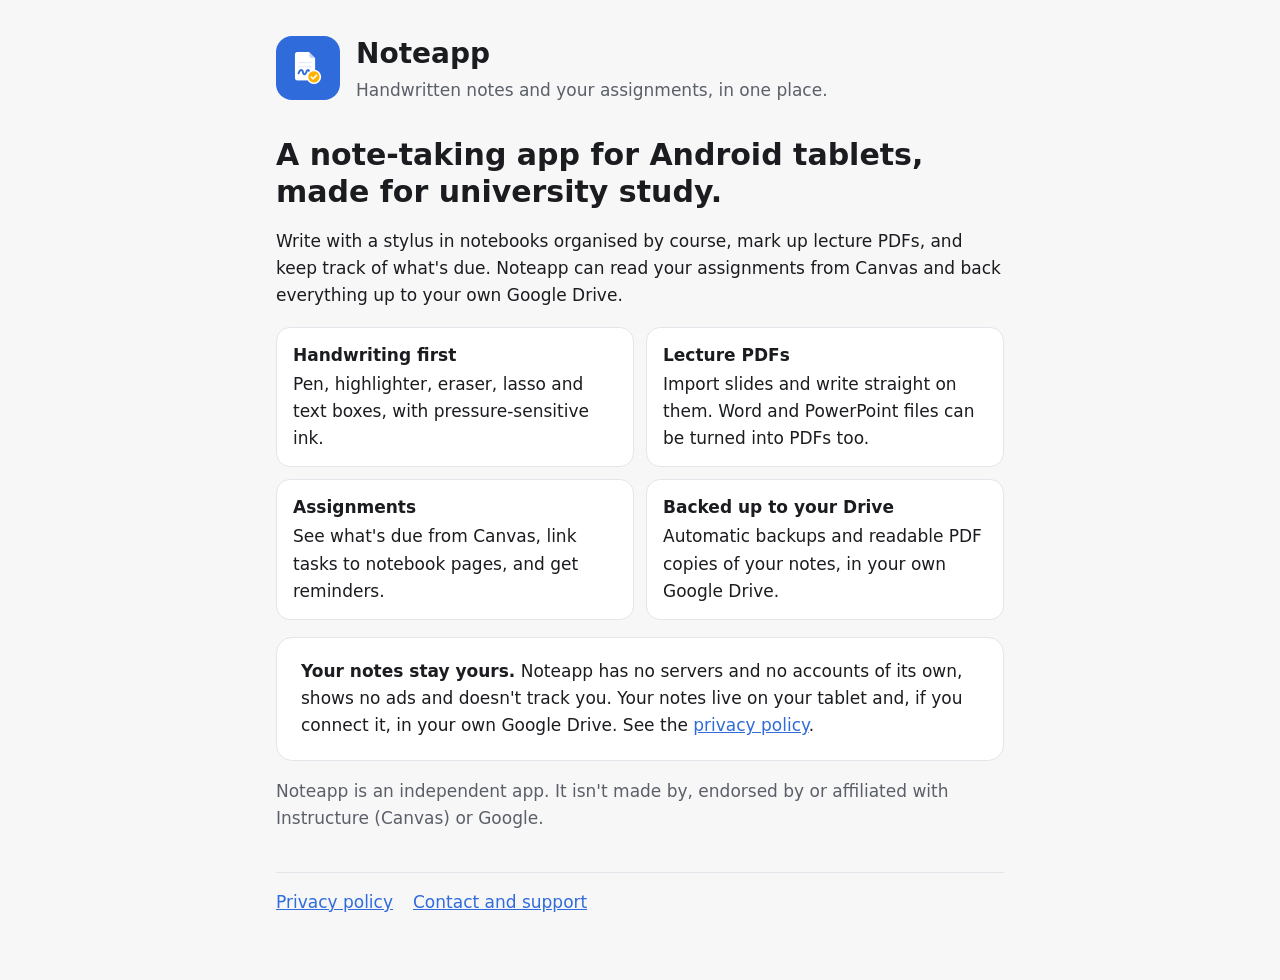
==== site/index.html @ cf9758a6 "App icon (page, handwriting and a task tick); homepage and privacy policy for publishing Google sign" ====
<!doctype html>
<html lang="en">
<head>
  <meta charset="utf-8">
  <meta name="viewport" content="width=device-width, initial-scale=1">
  <title>Noteapp</title>
  <meta name="description" content="Noteapp: handwritten notes and your course assignments, together on your Android tablet.">
  <link rel="icon" type="image/png" href="favicon.png">
  <link rel="stylesheet" href="style.css">
</head>
<body>
<main>
  <header>
    <img src="logo-512.png" alt="Noteapp logo">
    <div>
      <p class="name">Noteapp</p>
      <p class="tag">Handwritten notes and your assignments, in one place.</p>
    </div>
  </header>

  <h1>A note-taking app for Android tablets, made for university study.</h1>
  <p>
    Write with a stylus in notebooks organised by course, mark up lecture PDFs, and keep track of
    what's due. Noteapp can read your assignments from Canvas and back everything up to your own
    Google Drive.
  </p>

  <ul class="features">
    <li><strong>Handwriting first</strong>Pen, highlighter, eraser, lasso and text boxes, with pressure-sensitive ink.</li>
    <li><strong>Lecture PDFs</strong>Import slides and write straight on them. Word and PowerPoint files can be turned into PDFs too.</li>
    <li><strong>Assignments</strong>See what's due from Canvas, link tasks to notebook pages, and get reminders.</li>
    <li><strong>Backed up to your Drive</strong>Automatic backups and readable PDF copies of your notes, in your own Google Drive.</li>
  </ul>

  <div class="card">
    <strong>Your notes stay yours.</strong>
    Noteapp has no servers and no accounts of its own, shows no ads and doesn't track you.
    Your notes live on your tablet and, if you connect it, in your own Google Drive.
    See the <a href="privacy.html">privacy policy</a>.
  </div>

  <p class="muted">
    Noteapp is an independent app. It isn't made by, endorsed by or affiliated with Instructure (Canvas) or Google.
  </p>

  <nav>
    <a href="privacy.html">Privacy policy</a>
    <a href="https://github.com/nzfrankwu/Noteapp/issues">Contact and support</a>
  </nav>
</main>
</body>
</html>
---- site/style.css ----
:root {
  --bg: #f7f7f8;
  --surface: #ffffff;
  --text: #1b1c1f;
  --muted: #5b5f68;
  --accent: #2f6bdb;
  --accent-soft: #dce6ff;
  --border: #e3e5ea;
}
@media (prefers-color-scheme: dark) {
  :root {
    --bg: #131417;
    --surface: #1c1d21;
    --text: #e8e9ec;
    --muted: #a3a7b0;
    --accent: #a9c4ff;
    --accent-soft: #1e3a6e;
    --border: #2c2e34;
  }
}
* { box-sizing: border-box; }
body {
  margin: 0;
  background: var(--bg);
  color: var(--text);
  font: 17px/1.6 system-ui, -apple-system, "Segoe UI", Roboto, sans-serif;
}
main { max-width: 760px; margin: 0 auto; padding: 32px 16px 64px; }
header { display: flex; align-items: center; gap: 16px; margin-bottom: 8px; }
header img { width: 64px; height: 64px; border-radius: 16px; }
header .name { font-size: 28px; font-weight: 650; margin: 0; }
header .tag { margin: 0; color: var(--muted); }
h1 { font-size: 30px; line-height: 1.25; margin: 32px 0 8px; }
h2 { font-size: 21px; margin: 36px 0 8px; }
p, li { color: var(--text); }
.muted { color: var(--muted); }
a { color: var(--accent); }
.card {
  background: var(--surface);
  border: 1px solid var(--border);
  border-radius: 16px;
  padding: 20px 24px;
  margin: 16px 0;
}
.features { display: grid; grid-template-columns: repeat(auto-fit, minmax(280px, 1fr)); gap: 12px; padding: 0; list-style: none; }
.features li { background: var(--surface); border: 1px solid var(--border); border-radius: 14px; padding: 14px 16px; }
.features strong { display: block; margin-bottom: 2px; }
nav { margin-top: 40px; padding-top: 16px; border-top: 1px solid var(--border); display: flex; gap: 20px; flex-wrap: wrap; }
code { background: var(--accent-soft); padding: 1px 6px; border-radius: 6px; font-size: 0.92em; }
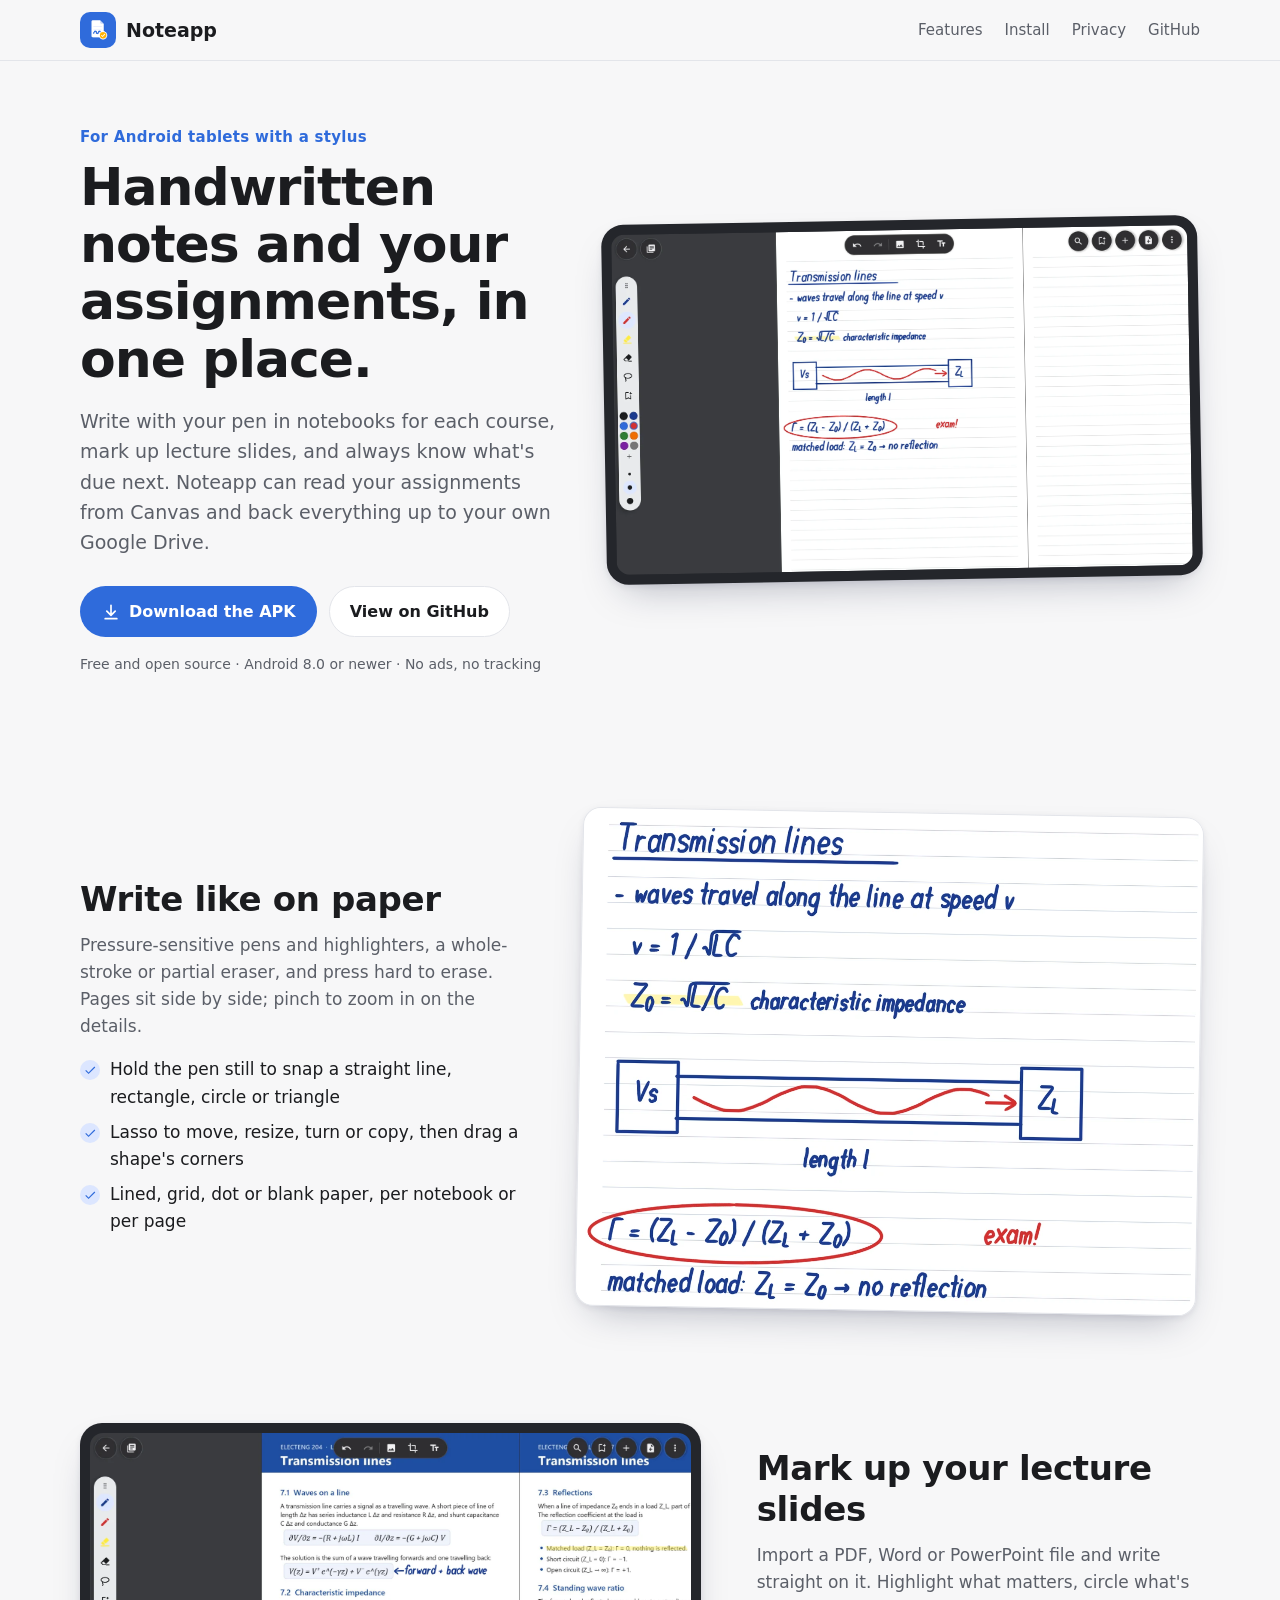
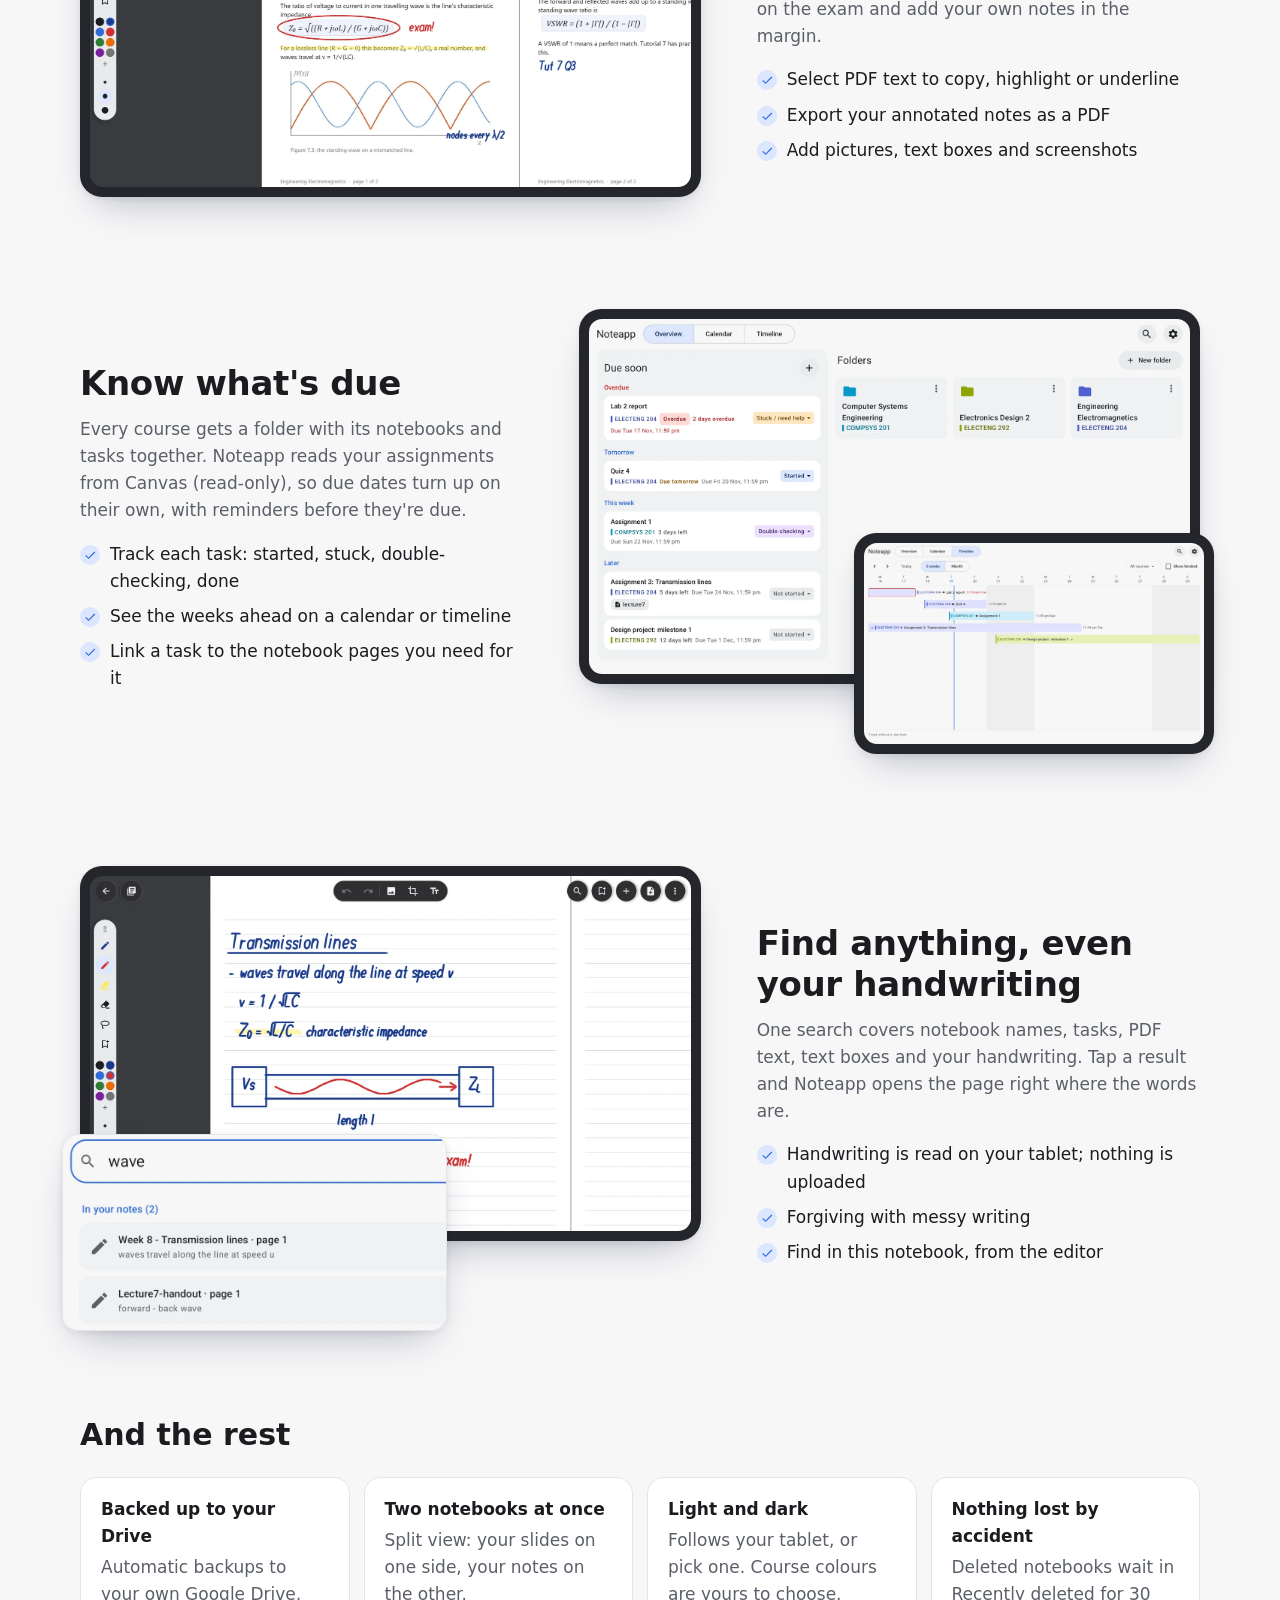
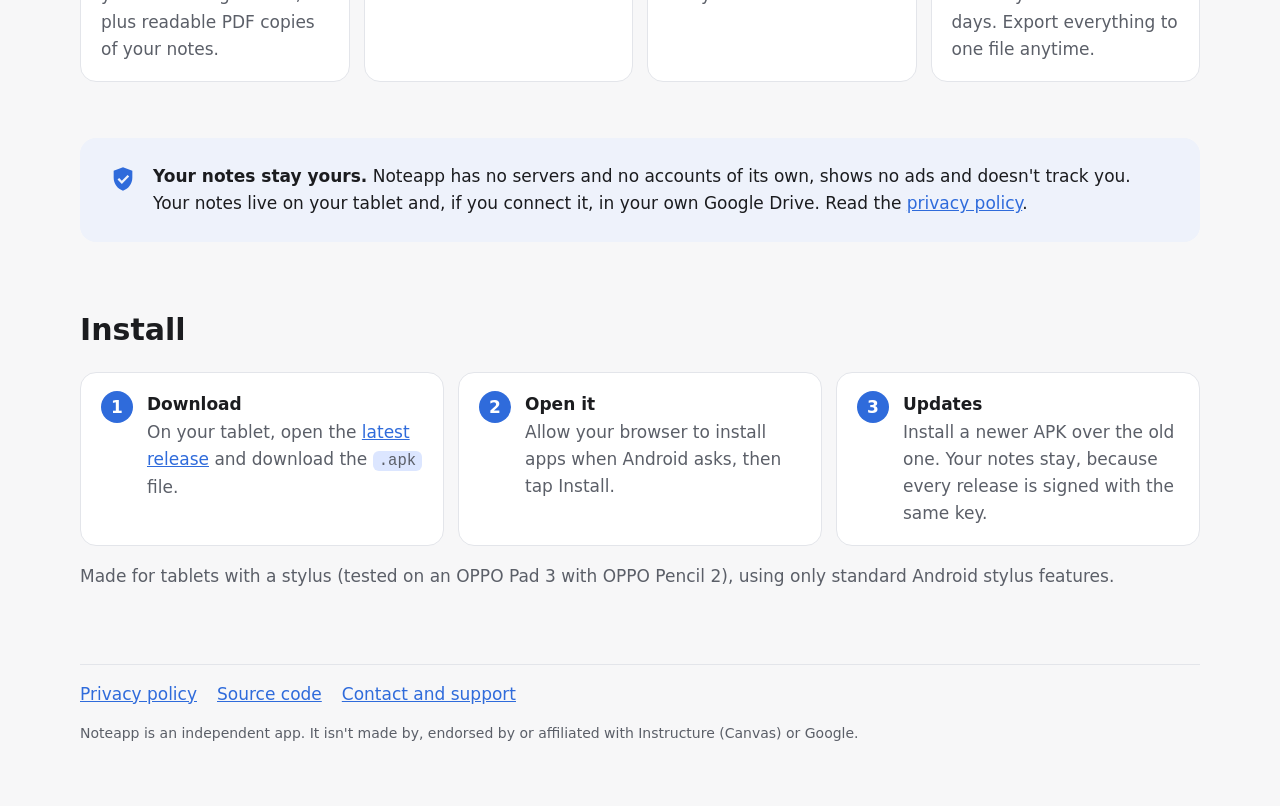
==== commit e8065eb0: "Website: redesigned homepage with screenshots; README screenshots Co-Authored-By: Claude Opus 5.5 <n" ====
--- a/site/index.html
+++ b/site/index.html
@@ -3,50 +3,169 @@
 <head>
   <meta charset="utf-8">
   <meta name="viewport" content="width=device-width, initial-scale=1">
-  <title>Noteapp</title>
-  <meta name="description" content="Noteapp: handwritten notes and your course assignments, together on your Android tablet.">
+  <title>Noteapp: handwritten notes and assignments for Android tablets</title>
+  <meta name="description" content="Noteapp: handwritten notes, lecture PDFs and your course assignments, together on your Android tablet. Free, no ads, no tracking.">
+  <meta property="og:title" content="Noteapp">
+  <meta property="og:description" content="Handwritten notes and your assignments, in one place. A note-taking app for Android tablets, made for university study.">
+  <meta property="og:image" content="https://nzfrankwu.github.io/Noteapp/img/editor.webp">
   <link rel="icon" type="image/png" href="favicon.png">
   <link rel="stylesheet" href="style.css">
 </head>
-<body>
-<main>
-  <header>
-    <img src="logo-512.png" alt="Noteapp logo">
-    <div>
-      <p class="name">Noteapp</p>
-      <p class="tag">Handwritten notes and your assignments, in one place.</p>
+<body class="home">
+
+<header class="topbar">
+  <div class="wrap topbar-inner">
+    <a class="brand" href="#top"><img src="logo-120.png" alt="" width="36" height="36"><span>Noteapp</span></a>
+    <nav class="toplinks">
+      <a href="#features">Features</a>
+      <a href="#install">Install</a>
+      <a href="privacy.html">Privacy</a>
+      <a href="https://github.com/nzfrankwu/Noteapp">GitHub</a>
+    </nav>
+  </div>
+</header>
+
+<main id="top">
+  <section class="hero wrap">
+    <div class="hero-text">
+      <p class="eyebrow">For Android tablets with a stylus</p>
+      <h1>Handwritten notes and your assignments, in one place.</h1>
+      <p class="lead">
+        Write with your pen in notebooks for each course, mark up lecture slides, and always know
+        what's due next. Noteapp can read your assignments from Canvas and back everything up to
+        your own Google Drive.
+      </p>
+      <div class="cta">
+        <a class="button primary" href="https://github.com/nzfrankwu/Noteapp/releases/latest">
+          <svg viewBox="0 0 24 24" width="20" height="20" aria-hidden="true"><path fill="currentColor" d="M12 3a1 1 0 0 1 1 1v9.59l3.3-3.3a1 1 0 1 1 1.4 1.42l-5 5a1 1 0 0 1-1.4 0l-5-5a1 1 0 1 1 1.4-1.42l3.3 3.3V4a1 1 0 0 1 1-1zM5 19h14a1 1 0 1 1 0 2H5a1 1 0 1 1 0-2z"/></svg>
+          Download the APK
+        </a>
+        <a class="button" href="https://github.com/nzfrankwu/Noteapp">View on GitHub</a>
+      </div>
+      <p class="fineprint">Free and open source · Android 8.0 or newer · No ads, no tracking</p>
     </div>
-  </header>
+    <figure class="device hero-shot">
+      <img src="img/editor.webp" width="1600" height="945"
+           alt="A notebook page with handwritten notes on transmission lines, a neat diagram and a circled formula">
+    </figure>
+  </section>
 
-  <h1>A note-taking app for Android tablets, made for university study.</h1>
-  <p>
-    Write with a stylus in notebooks organised by course, mark up lecture PDFs, and keep track of
-    what's due. Noteapp can read your assignments from Canvas and back everything up to your own
-    Google Drive.
-  </p>
+  <section id="features" class="features wrap">
+    <article class="feature">
+      <div class="feature-text">
+        <h2>Write like on paper</h2>
+        <p>Pressure-sensitive pens and highlighters, a whole-stroke or partial eraser, and press hard to erase. Pages sit side by side; pinch to zoom in on the details.</p>
+        <ul class="ticks">
+          <li>Hold the pen still to snap a straight line, rectangle, circle or triangle</li>
+          <li>Lasso to move, resize, turn or copy, then drag a shape's corners</li>
+          <li>Lined, grid, dot or blank paper, per notebook or per page</li>
+        </ul>
+      </div>
+      <figure class="paper"><img src="img/paper.webp" width="1200" height="964" loading="lazy"
+        alt="Close-up of handwritten notes: formulas, a highlight, a diagram with snapped rectangles and a red circle"></figure>
+    </article>
 
-  <ul class="features">
-    <li><strong>Handwriting first</strong>Pen, highlighter, eraser, lasso and text boxes, with pressure-sensitive ink.</li>
-    <li><strong>Lecture PDFs</strong>Import slides and write straight on them. Word and PowerPoint files can be turned into PDFs too.</li>
-    <li><strong>Assignments</strong>See what's due from Canvas, link tasks to notebook pages, and get reminders.</li>
-    <li><strong>Backed up to your Drive</strong>Automatic backups and readable PDF copies of your notes, in your own Google Drive.</li>
-  </ul>
+    <article class="feature flip">
+      <div class="feature-text">
+        <h2>Mark up your lecture slides</h2>
+        <p>Import a PDF, Word or PowerPoint file and write straight on it. Highlight what matters, circle what's on the exam and add your own notes in the margin.</p>
+        <ul class="ticks">
+          <li>Select PDF text to copy, highlight or underline</li>
+          <li>Export your annotated notes as a PDF</li>
+          <li>Add pictures, text boxes and screenshots</li>
+        </ul>
+      </div>
+      <figure class="device"><img src="img/pdf.webp" width="1600" height="945" loading="lazy"
+        alt="A lecture handout PDF with highlights, a red circle around a formula and handwritten notes"></figure>
+    </article>
 
-  <div class="card">
-    <strong>Your notes stay yours.</strong>
-    Noteapp has no servers and no accounts of its own, shows no ads and doesn't track you.
-    Your notes live on your tablet and, if you connect it, in your own Google Drive.
-    See the <a href="privacy.html">privacy policy</a>.
-  </div>
+    <article class="feature">
+      <div class="feature-text">
+        <h2>Know what's due</h2>
+        <p>Every course gets a folder with its notebooks and tasks together. Noteapp reads your assignments from Canvas (read-only), so due dates turn up on their own, with reminders before they're due.</p>
+        <ul class="ticks">
+          <li>Track each task: started, stuck, double-checking, done</li>
+          <li>See the weeks ahead on a calendar or timeline</li>
+          <li>Link a task to the notebook pages you need for it</li>
+        </ul>
+      </div>
+      <div class="stack">
+        <figure class="device">
+          <picture>
+            <source srcset="img/home-dark.webp" media="(prefers-color-scheme: dark)">
+            <img src="img/home.webp" width="1600" height="945" loading="lazy"
+              alt="The Home screen: tasks due soon with their status, and a folder for each course">
+          </picture>
+        </figure>
+        <figure class="device small">
+          <picture>
+            <source srcset="img/timeline-dark.webp" media="(prefers-color-scheme: dark)">
+            <img src="img/timeline.webp" width="1600" height="945" loading="lazy"
+              alt="The timeline: each assignment as a bar from when it opens to when it's due">
+          </picture>
+        </figure>
+      </div>
+    </article>
 
-  <p class="muted">
-    Noteapp is an independent app. It isn't made by, endorsed by or affiliated with Instructure (Canvas) or Google.
-  </p>
+    <article class="feature flip">
+      <div class="feature-text">
+        <h2>Find anything, even your handwriting</h2>
+        <p>One search covers notebook names, tasks, PDF text, text boxes and your handwriting. Tap a result and Noteapp opens the page right where the words are.</p>
+        <ul class="ticks">
+          <li>Handwriting is read on your tablet; nothing is uploaded</li>
+          <li>Forgiving with messy writing</li>
+          <li>Find in this notebook, from the editor</li>
+        </ul>
+      </div>
+      <div class="stack search-stack">
+        <figure class="device"><img src="img/editor-zoom.webp" width="1600" height="945" loading="lazy"
+          alt="The notebook page opened at the match, zoomed in on the handwriting"></figure>
+        <figure class="card-shot"><img src="img/search.webp" width="900" height="458" loading="lazy"
+          alt="Searching for 'wave' finds two handwritten notes, one on a notebook page and one on a PDF"></figure>
+      </div>
+    </article>
+  </section>
 
+  <section class="also wrap">
+    <h2>And the rest</h2>
+    <div class="grid">
+      <div class="tile"><strong>Backed up to your Drive</strong>Automatic backups to your own Google Drive, plus readable PDF copies of your notes.</div>
+      <div class="tile"><strong>Two notebooks at once</strong>Split view: your slides on one side, your notes on the other.</div>
+      <div class="tile"><strong>Light and dark</strong>Follows your tablet, or pick one. Course colours are yours to choose.</div>
+      <div class="tile"><strong>Nothing lost by accident</strong>Deleted notebooks wait in Recently deleted for 30 days. Export everything to one file anytime.</div>
+    </div>
+  </section>
+
+  <section class="privacy wrap">
+    <div class="card big">
+      <svg viewBox="0 0 24 24" width="28" height="28" aria-hidden="true"><path fill="currentColor" d="M12 2 4 5v6c0 5 3.4 9.7 8 11 4.6-1.3 8-6 8-11V5l-8-3zm-1 14.2-3.7-3.7 1.4-1.4 2.3 2.3 4.9-4.9 1.4 1.4L11 16.2z"/></svg>
+      <div>
+        <strong>Your notes stay yours.</strong>
+        Noteapp has no servers and no accounts of its own, shows no ads and doesn't track you.
+        Your notes live on your tablet and, if you connect it, in your own Google Drive.
+        Read the <a href="privacy.html">privacy policy</a>.
+      </div>
+    </div>
+  </section>
+
+  <section id="install" class="install wrap">
+    <h2>Install</h2>
+    <ol class="steps">
+      <li><span>1</span><div><strong>Download</strong>On your tablet, open the <a href="https://github.com/nzfrankwu/Noteapp/releases/latest">latest release</a> and download the <code>.apk</code> file.</div></li>
+      <li><span>2</span><div><strong>Open it</strong>Allow your browser to install apps when Android asks, then tap Install.</div></li>
+      <li><span>3</span><div><strong>Updates</strong>Install a newer APK over the old one. Your notes stay, because every release is signed with the same key.</div></li>
+    </ol>
+    <p class="muted">Made for tablets with a stylus (tested on an OPPO Pad 3 with OPPO Pencil 2), using only standard Android stylus features.</p>
+  </section>
+</main>
+
+<footer class="wrap footer">
   <nav>
     <a href="privacy.html">Privacy policy</a>
+    <a href="https://github.com/nzfrankwu/Noteapp">Source code</a>
     <a href="https://github.com/nzfrankwu/Noteapp/issues">Contact and support</a>
   </nav>
-</main>
+  <p class="muted">Noteapp is an independent app. It isn't made by, endorsed by or affiliated with Instructure (Canvas) or Google.</p>
+</footer>
 </body>
 </html>
--- a/site/style.css
+++ b/site/style.css
@@ -1,30 +1,46 @@
 :root {
   --bg: #f7f7f8;
   --surface: #ffffff;
+  --surface-2: #eef2fb;
   --text: #1b1c1f;
   --muted: #5b5f68;
   --accent: #2f6bdb;
+  --accent-text: #ffffff;
   --accent-soft: #dce6ff;
   --border: #e3e5ea;
+  --device: #24262b;
+  --shadow: 0 18px 40px -18px rgba(20, 30, 60, .35), 0 2px 6px rgba(20, 30, 60, .08);
 }
 @media (prefers-color-scheme: dark) {
   :root {
     --bg: #131417;
     --surface: #1c1d21;
+    --surface-2: #1b2233;
     --text: #e8e9ec;
     --muted: #a3a7b0;
     --accent: #a9c4ff;
+    --accent-text: #0f1b33;
     --accent-soft: #1e3a6e;
     --border: #2c2e34;
+    --device: #0b0c0e;
+    --shadow: 0 18px 40px -18px rgba(0, 0, 0, .7), 0 2px 6px rgba(0, 0, 0, .3);
   }
 }
 * { box-sizing: border-box; }
+html { scroll-behavior: smooth; }
 body {
   margin: 0;
   background: var(--bg);
   color: var(--text);
   font: 17px/1.6 system-ui, -apple-system, "Segoe UI", Roboto, sans-serif;
 }
+img { max-width: 100%; height: auto; display: block; }
+a { color: var(--accent); }
+code { background: var(--accent-soft); padding: 1px 6px; border-radius: 6px; font-size: 0.92em; }
+.muted { color: var(--muted); }
+p, li { color: var(--text); }
+
+/* ---- Simple document pages (privacy policy) ---- */
 main { max-width: 760px; margin: 0 auto; padding: 32px 16px 64px; }
 header { display: flex; align-items: center; gap: 16px; margin-bottom: 8px; }
 header img { width: 64px; height: 64px; border-radius: 16px; }
@@ -32,9 +48,6 @@
 header .tag { margin: 0; color: var(--muted); }
 h1 { font-size: 30px; line-height: 1.25; margin: 32px 0 8px; }
 h2 { font-size: 21px; margin: 36px 0 8px; }
-p, li { color: var(--text); }
-.muted { color: var(--muted); }
-a { color: var(--accent); }
 .card {
   background: var(--surface);
   border: 1px solid var(--border);
@@ -42,8 +55,105 @@
   padding: 20px 24px;
   margin: 16px 0;
 }
-.features { display: grid; grid-template-columns: repeat(auto-fit, minmax(280px, 1fr)); gap: 12px; padding: 0; list-style: none; }
-.features li { background: var(--surface); border: 1px solid var(--border); border-radius: 14px; padding: 14px 16px; }
-.features strong { display: block; margin-bottom: 2px; }
 nav { margin-top: 40px; padding-top: 16px; border-top: 1px solid var(--border); display: flex; gap: 20px; flex-wrap: wrap; }
-code { background: var(--accent-soft); padding: 1px 6px; border-radius: 6px; font-size: 0.92em; }
+
+/* ---- Homepage ---- */
+.home main { max-width: none; padding: 0; }
+.wrap { max-width: 1160px; margin: 0 auto; padding-left: 20px; padding-right: 20px; }
+
+.topbar {
+  display: block; position: sticky; top: 0; z-index: 10; margin: 0;
+  background: color-mix(in srgb, var(--bg) 85%, transparent);
+  backdrop-filter: blur(10px);
+  border-bottom: 1px solid var(--border);
+}
+.topbar-inner { display: flex; align-items: center; justify-content: space-between; height: 60px; gap: 12px; }
+.brand { display: flex; align-items: center; gap: 10px; text-decoration: none; color: var(--text); font-weight: 650; font-size: 19px; }
+.brand img { width: 36px; height: 36px; border-radius: 10px; }
+.toplinks { margin: 0; padding: 0; border: 0; gap: 22px; }
+.toplinks a { color: var(--muted); text-decoration: none; font-size: 15px; font-weight: 500; }
+.toplinks a:hover { color: var(--text); }
+
+.hero { display: grid; grid-template-columns: 1fr 1.25fr; gap: 48px; align-items: center; padding-top: 64px; padding-bottom: 40px; }
+.eyebrow { color: var(--accent); font-weight: 600; font-size: 15px; letter-spacing: .02em; margin: 0 0 10px; }
+.hero h1 { font-size: clamp(34px, 4.4vw, 52px); line-height: 1.1; letter-spacing: -0.02em; margin: 0 0 18px; }
+.lead { font-size: 19px; color: var(--muted); margin: 0 0 28px; }
+.cta { display: flex; gap: 12px; flex-wrap: wrap; }
+.button {
+  display: inline-flex; align-items: center; gap: 8px;
+  padding: 12px 20px; border-radius: 999px; font-weight: 600; font-size: 16px;
+  text-decoration: none; color: var(--text); background: var(--surface); border: 1px solid var(--border);
+}
+.button:hover { border-color: var(--muted); }
+.button.primary { background: var(--accent); color: var(--accent-text); border-color: transparent; }
+.button.primary:hover { filter: brightness(1.08); }
+.fineprint { color: var(--muted); font-size: 14px; margin: 16px 0 0; }
+
+.device {
+  margin: 0; padding: 10px; border-radius: 22px; background: var(--device);
+  box-shadow: var(--shadow);
+}
+.device img { border-radius: 13px; }
+.hero-shot { transform: rotate(-1deg); }
+
+.features { padding-top: 40px; }
+.feature { display: grid; grid-template-columns: 1fr 1.4fr; gap: 56px; align-items: center; padding: 56px 0; }
+.feature.flip .feature-text { order: 2; }
+.feature h2 { font-size: clamp(26px, 2.8vw, 34px); line-height: 1.2; letter-spacing: -0.01em; margin: 0 0 12px; }
+.feature p { color: var(--muted); margin: 0 0 16px; }
+.ticks { list-style: none; padding: 0; margin: 0; }
+.ticks li { position: relative; padding-left: 30px; margin: 8px 0; }
+.ticks li::before {
+  content: ""; position: absolute; left: 0; top: 4px; width: 20px; height: 20px; border-radius: 50%;
+  background: var(--accent-soft) url("data:image/svg+xml,%3Csvg xmlns='http://www.w3.org/2000/svg' viewBox='0 0 24 24'%3E%3Cpath fill='%232f6bdb' d='M9.5 16.2 5.3 12l-1.4 1.4 5.6 5.6L21 7.5l-1.4-1.4z'/%3E%3C/svg%3E") center / 14px no-repeat;
+}
+.feature.flip { grid-template-columns: 1.4fr 1fr; }
+.hero > *, .feature > * { min-width: 0; }
+.stack { position: relative; padding-bottom: 70px; }
+.stack .small { position: absolute; width: 58%; right: -14px; bottom: 0; }
+.paper { margin: 0; border-radius: 18px; overflow: hidden; box-shadow: var(--shadow); border: 1px solid var(--border); transform: rotate(1deg); }
+.search-stack { padding-bottom: 90px; }
+.card-shot {
+  position: absolute; left: -18px; bottom: 0; width: 62%; margin: 0;
+  border-radius: 16px; overflow: hidden; box-shadow: var(--shadow); border: 1px solid var(--border);
+}
+
+.also h2, .install h2 { font-size: clamp(24px, 2.4vw, 30px); margin: 24px 0 18px; }
+.grid { display: grid; grid-template-columns: repeat(auto-fit, minmax(240px, 1fr)); gap: 14px; }
+.tile { background: var(--surface); border: 1px solid var(--border); border-radius: 16px; padding: 18px 20px; color: var(--muted); }
+.tile strong { display: block; color: var(--text); margin-bottom: 4px; }
+
+.privacy { padding-top: 40px; }
+.card.big { display: flex; gap: 16px; align-items: flex-start; background: var(--surface-2); border-color: transparent; padding: 24px 28px; }
+.card.big svg { flex: none; color: var(--accent); margin-top: 2px; }
+
+.install { padding-top: 24px; padding-bottom: 24px; }
+.steps { list-style: none; padding: 0; margin: 0 0 16px; display: grid; grid-template-columns: repeat(3, 1fr); gap: 14px; }
+.steps li { display: flex; gap: 14px; background: var(--surface); border: 1px solid var(--border); border-radius: 16px; padding: 18px 20px; color: var(--muted); }
+.steps span {
+  flex: none; width: 32px; height: 32px; border-radius: 50%; display: grid; place-items: center;
+  background: var(--accent); color: var(--accent-text); font-weight: 700;
+}
+.steps strong { display: block; color: var(--text); }
+
+.footer { padding-bottom: 48px; }
+.footer nav { margin-top: 32px; }
+.footer p { font-size: 14px; }
+
+@media (max-width: 860px) {
+  .hero, .feature, .feature.flip { grid-template-columns: minmax(0, 1fr); gap: 28px; }
+  .hero { padding-top: 36px; }
+  .hero-shot { transform: none; }
+  .feature { padding: 36px 0; }
+  .feature.flip .feature-text { order: 0; }
+  .steps { grid-template-columns: 1fr; }
+  .stack { padding-bottom: 0; display: grid; gap: 14px; }
+  .stack .small, .card-shot { position: static; width: 100%; }
+  .feature.flip { grid-template-columns: 1fr; }
+  .paper { transform: none; }
+  .toplinks { gap: 14px; }
+  .toplinks a[href="#features"] { display: none; }
+  .wrap { padding-left: 16px; padding-right: 16px; }
+  .device { padding: 6px; border-radius: 16px; }
+  .device img { border-radius: 11px; }
+}
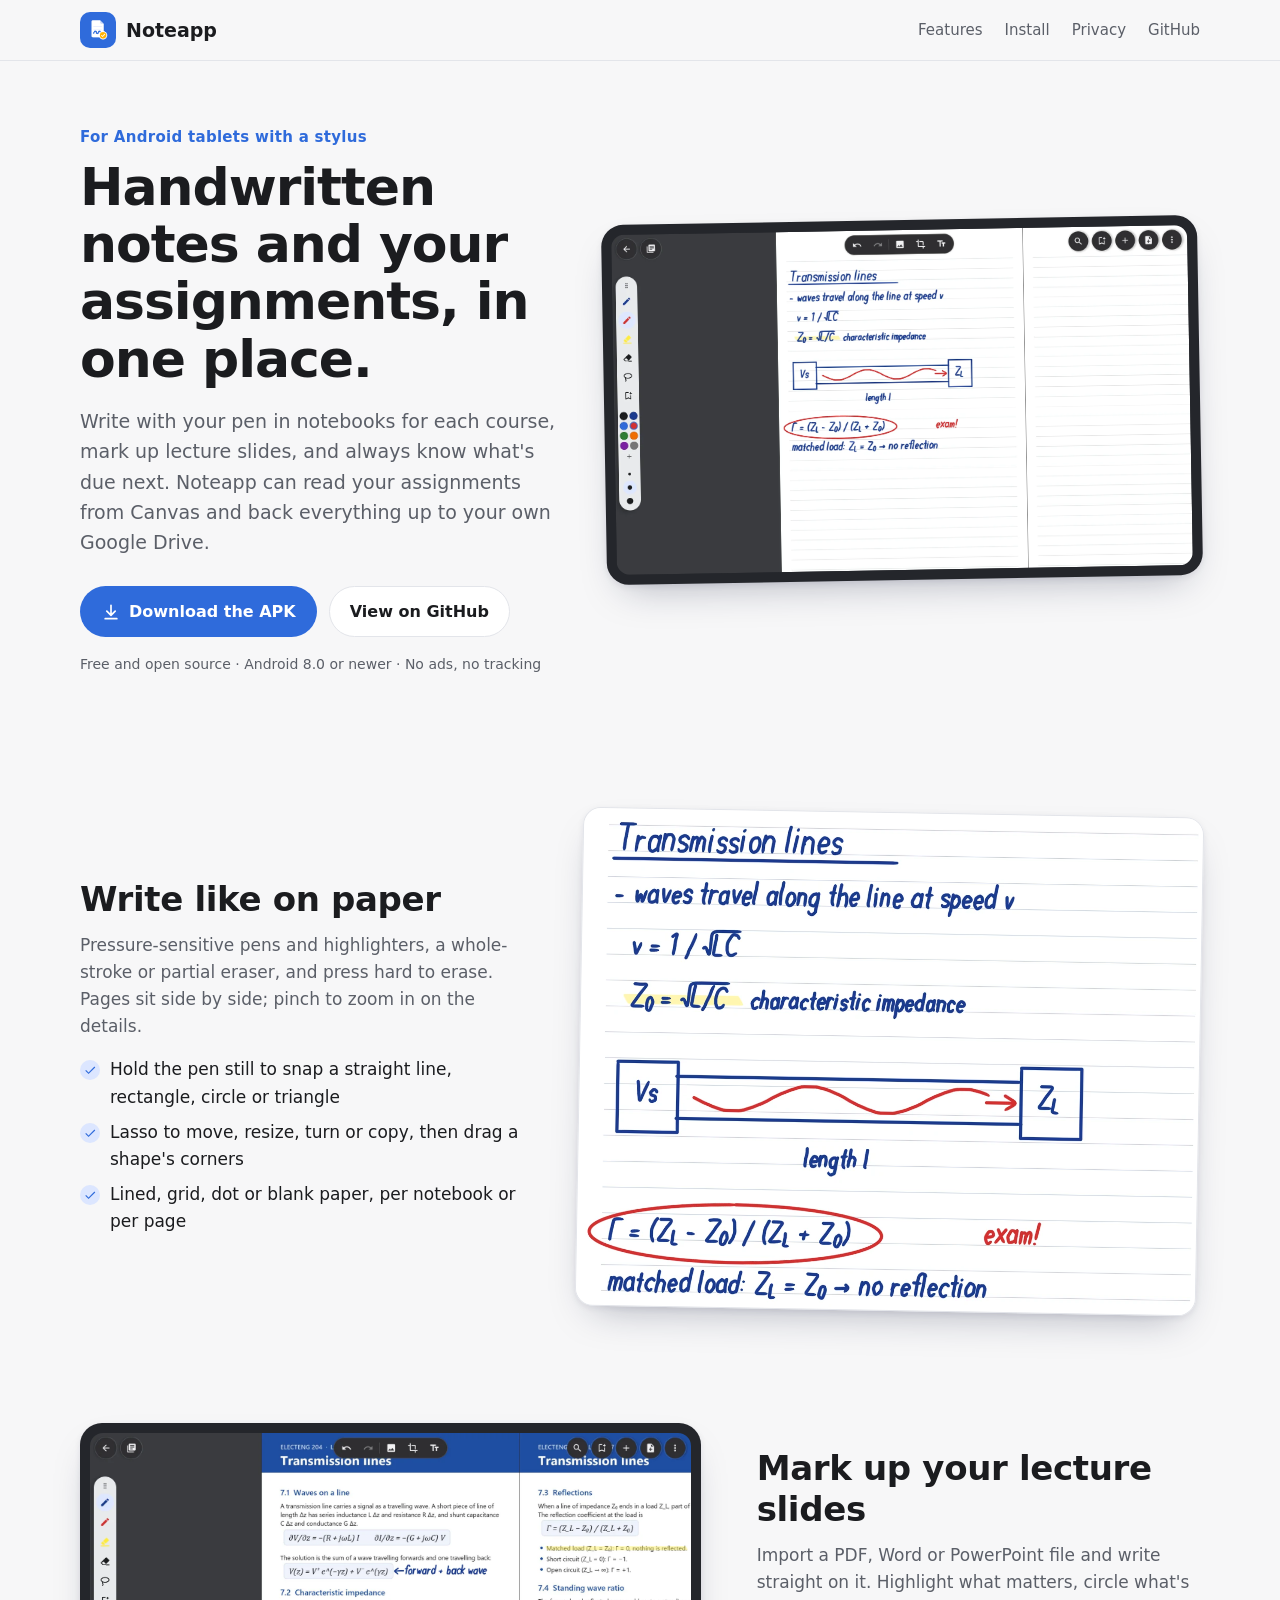
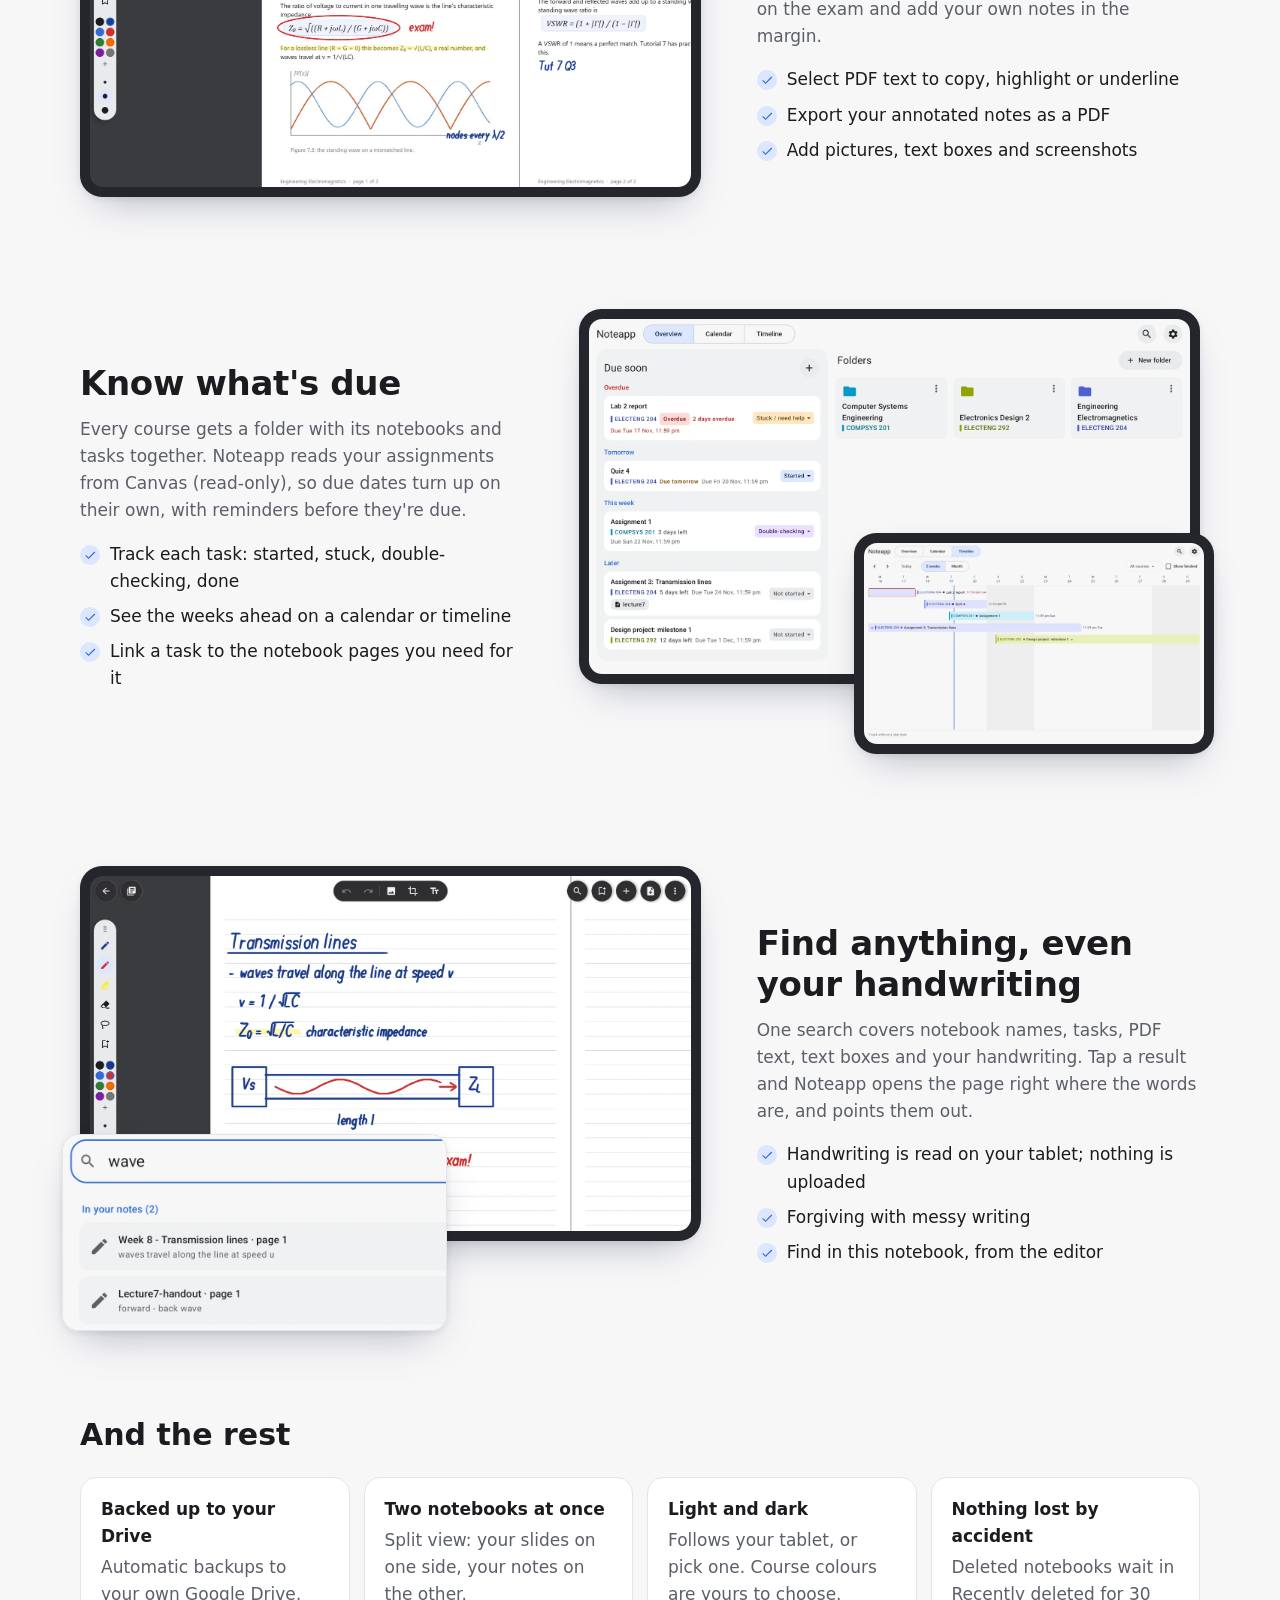
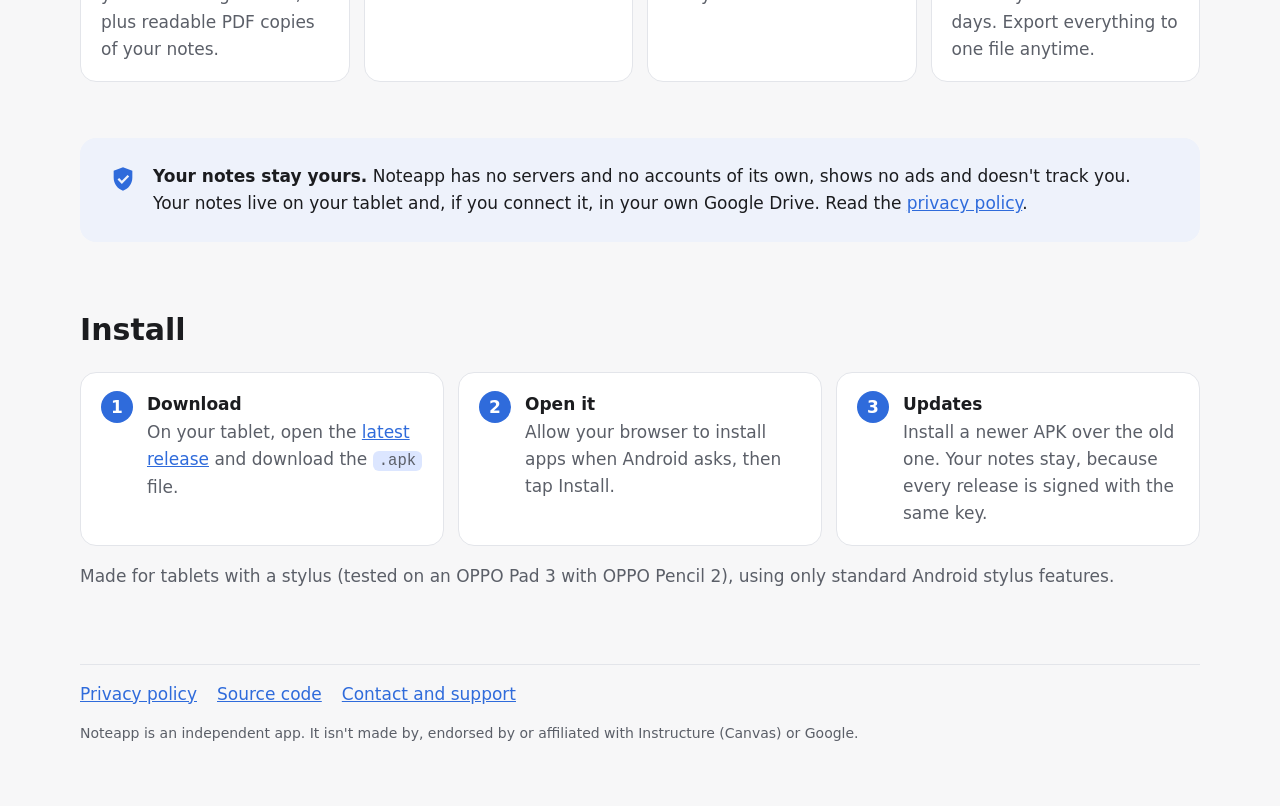
==== commit bc4f6f52: "Noteapp 1.2: search marks what it found, turned ellipses stay editable, restore message on Home Co-A" ====
--- a/site/index.html
+++ b/site/index.html
@@ -110,7 +110,7 @@
     <article class="feature flip">
       <div class="feature-text">
         <h2>Find anything, even your handwriting</h2>
-        <p>One search covers notebook names, tasks, PDF text, text boxes and your handwriting. Tap a result and Noteapp opens the page right where the words are.</p>
+        <p>One search covers notebook names, tasks, PDF text, text boxes and your handwriting. Tap a result and Noteapp opens the page right where the words are, and points them out.</p>
         <ul class="ticks">
           <li>Handwriting is read on your tablet; nothing is uploaded</li>
           <li>Forgiving with messy writing</li>
